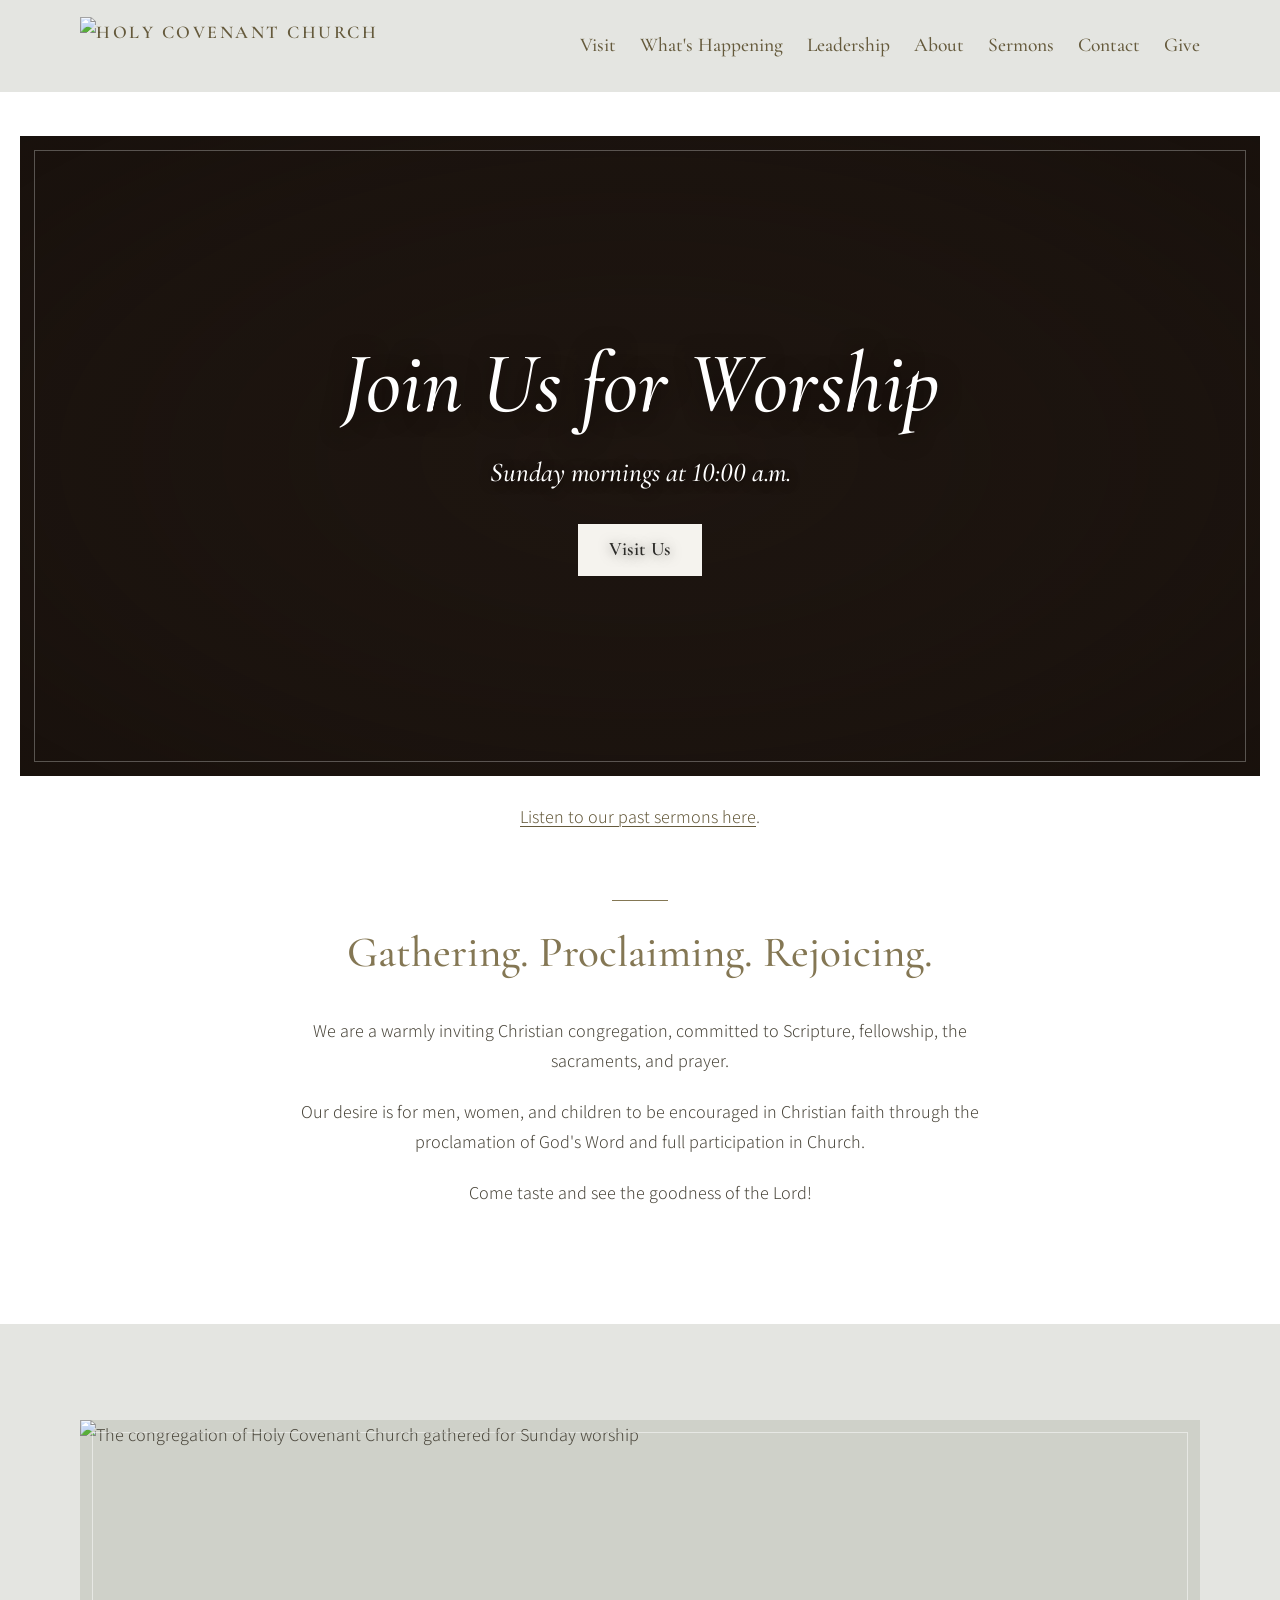
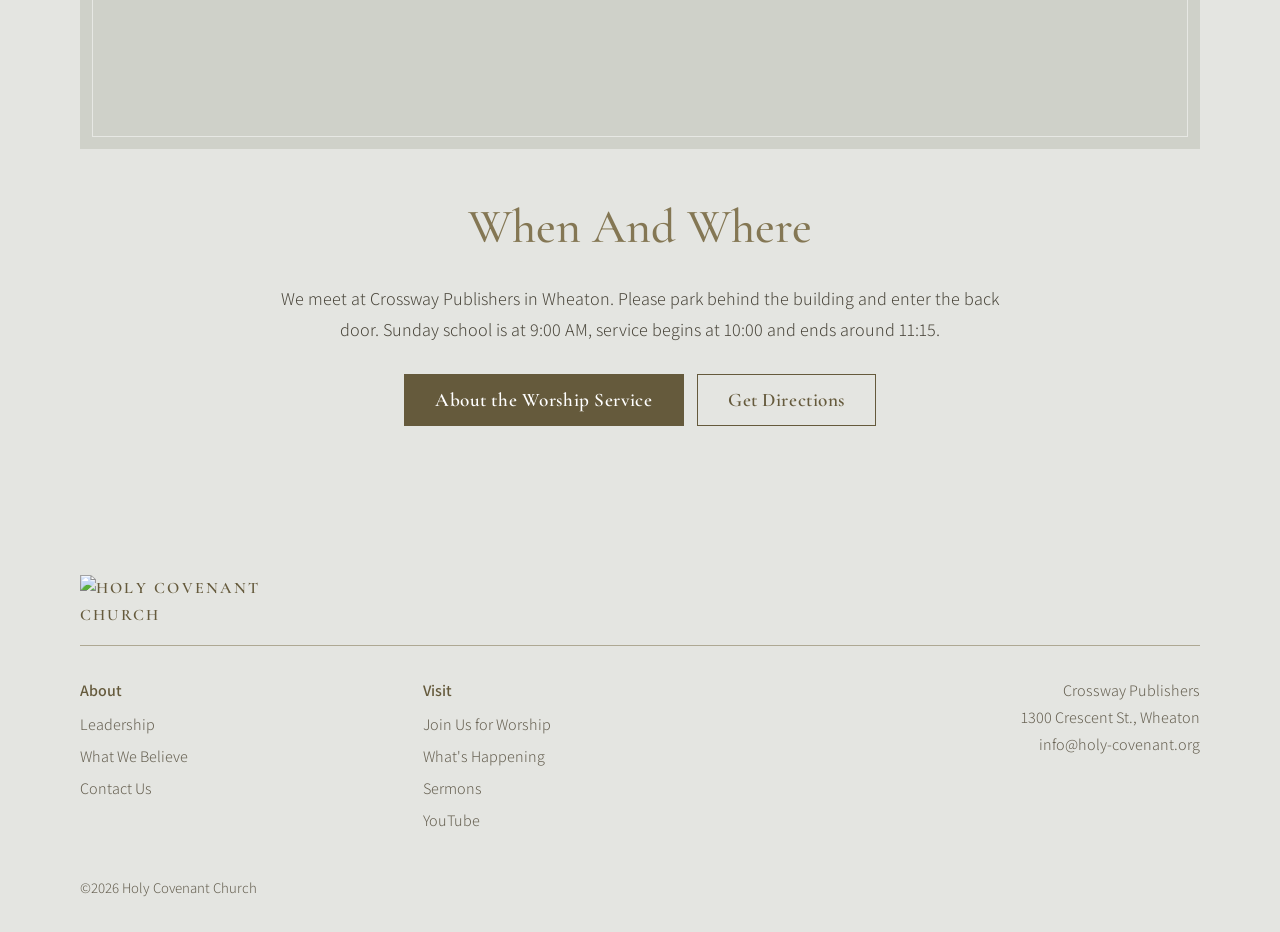
==== index.html @ 74008c9f "Add files via upload" ====
<!DOCTYPE html>
<html lang="en">
<head>
<meta charset="utf-8">
<meta name="viewport" content="width=device-width, initial-scale=1">
<title>Holy Covenant Church | Wheaton | Christians Joyfully Gathering Around the Word of God</title>
<meta name="description" content="Holy Covenant Church is a church in Wheaton, Illinois. We gather around the Word of God, rejoicing in the gospel of our Lord Jesus Christ. Come worship with us on Sundays at 10:00 am.">
<link rel="canonical" href="https://www.holy-covenant.org/">
<meta name="theme-color" content="#e4e5e1">
<meta property="og:site_name" content="Holy Covenant Church">
<meta property="og:type" content="website">
<meta property="og:title" content="Holy Covenant Church | Wheaton | Christians Joyfully Gathering Around the Word of God">
<meta property="og:description" content="Holy Covenant Church is a church in Wheaton, Illinois. We gather around the Word of God, rejoicing in the gospel of our Lord Jesus Christ. Come worship with us on Sundays at 10:00 am.">
<meta property="og:url" content="https://www.holy-covenant.org/">
<meta property="og:image" content="https://www.holy-covenant.org/images/social-card.png">
<meta property="og:image:width" content="1200">
<meta property="og:image:height" content="630">
<meta name="twitter:card" content="summary_large_image">
<link rel="icon" type="image/png" href="images/favicon.png" data-fallback="https://static.wixstatic.com/media/948c68_6060ae84a63842e984ac93c92513b601~mv2.png/v1/fill/w_96,h_96,al_c/favicon.png">
<link rel="apple-touch-icon" href="images/apple-touch-icon.png">
<link rel="preload" href="fonts/cormorant-garamond-500.woff2" as="font" type="font/woff2" crossorigin>
<link rel="preload" href="fonts/cormorant-garamond-500-italic.woff2" as="font" type="font/woff2" crossorigin>
<link rel="preload" href="fonts/cormorant-garamond-600.woff2" as="font" type="font/woff2" crossorigin>
<link rel="preload" href="fonts/assistant-300.woff2" as="font" type="font/woff2" crossorigin>
<link rel="preload" href="fonts/assistant-600.woff2" as="font" type="font/woff2" crossorigin>
<link rel="stylesheet" href="css/style.css">
<noscript><style>.this-week{display:none}</style></noscript>
<script type="application/ld+json">
{
  "@context": "https://schema.org",
  "@type": "Church",
  "name": "Holy Covenant Church",
  "url": "https://www.holy-covenant.org/",
  "description": "A warmly inviting Christian congregation in Wheaton, Illinois, committed to Scripture, fellowship, the sacraments, and prayer.",
  "image": "https://www.holy-covenant.org/images/social-card.png",
  "logo": "https://www.holy-covenant.org/images/logo.png",
  "address": {
    "@type": "PostalAddress",
    "name": "Crossway Publishers",
    "streetAddress": "1300 Crescent St.",
    "addressLocality": "Wheaton",
    "addressRegion": "IL",
    "postalCode": "60187",
    "addressCountry": "US"
  },
  "geo": {
    "@type": "GeoCoordinates",
    "latitude": 41.86871,
    "longitude": -88.08737
  },
  "hasMap": "https://maps.app.goo.gl/Sp8KZqypXDuWN58A9",
  "openingHoursSpecification": [
    {
      "@type": "OpeningHoursSpecification",
      "dayOfWeek": "Sunday",
      "opens": "09:00",
      "closes": "11:15"
    }
  ],
  "sameAs": [
    "https://www.youtube.com/@holycovenantchurchwheaton",
    "https://sermons.holy-covenant.org/"
  ]
}
</script>
</head>
<body>
<a class="skip" href="#main">Skip to Main Content</a>
<div class="notice" id="notice" role="status" hidden><p></p></div>
<header class="site-header">
  <div class="wrap">
    <a class="brand" href="index.html"><img src="images/logo.png" data-fallback="https://static.wixstatic.com/media/948c68_ba5f621eec424717adbdeb428c8d7d55~mv2.png/v1/fill/w_746,h_141,al_c,q_85,usm_0.66_1.00_0.01,enc_avif,quality_auto/streamline%20logo.png" onerror="if(this.dataset.fallback){var f=this.dataset.fallback;this.removeAttribute('data-fallback');this.src=f}" alt="Holy Covenant Church" width="1061" height="200"></a>
    <button class="nav-toggle" type="button" aria-label="Menu" aria-expanded="false" aria-controls="nav"><span></span><span></span><span></span></button>
    <nav aria-label="Main">
      <ul class="nav" id="nav">
        <li><a href="join-us.html">Visit</a></li>
        <li><a href="whats-happening.html">What's Happening</a></li>
        <li><a href="leadership.html">Leadership</a></li>
        <li><a href="about.html">About</a></li>
        <li><a href="sermons.html">Sermons</a></li>
        <li><a href="contact.html">Contact</a></li>
        <li><a href="give.html">Give</a></li>
      </ul>
    </nav>
  </div>
</header>
<main id="main">
<section class="hero" id="hero" data-remote="https://static.wixstatic.com/media/948c68_13b5ce5faabd4e0bb763c9c971a2fa0d~mv2.jpg">
  <img src="[data-uri]" alt="" fetchpriority="high">
  <noscript><img class="fixed" src="series-images/hcc.jpg" data-fallback="https://static.wixstatic.com/media/948c68_13b5ce5faabd4e0bb763c9c971a2fa0d~mv2.jpg" onerror="if(this.dataset.fallback){var f=this.dataset.fallback;this.removeAttribute('data-fallback');this.src=f}" alt=""></noscript>
  <div class="hero-inner">
    <h1>Join Us for Worship</h1>
    <p class="time">Sunday mornings at 10:00 a.m.</p>
    <p><a class="btn light" href="join-us.html">Visit Us</a></p>
    <div class="this-week waiting" id="this-week"><p>&nbsp;</p></div>
  </div>
</section>

<p class="last-week"><span id="last-week"></span> <a href="sermons.html">Listen to our past sermons here</a>.</p>

<section class="section intro">
  <div class="narrow center">
    <span class="rule"></span>
    <h2>Gathering. Proclaiming. Rejoicing.</h2>
    <p>We are a warmly inviting Christian congregation, committed to Scripture, fellowship, the sacraments, and prayer.</p>
    <p>Our desire is for men, women, and children to be encouraged in Christian faith through the proclamation of God's Word and full participation in Church.</p>
    <p>Come taste and see the goodness of the Lord!</p>
  </div>
</section>

<section class="section stone">
  <div class="wrap">
    <div class="banner-photo reveal"><img src="images/visit.jpg" data-fallback="https://static.wixstatic.com/media/948c68_cb0be4e1767e49ad9970b0b3f58e52ca~mv2.jpg/v1/fill/w_2048,h_512,al_c,q_80/visit.jpg" onerror="if(this.dataset.fallback){var f=this.dataset.fallback;this.removeAttribute('data-fallback');this.src=f}" alt="The congregation of Holy Covenant Church gathered for Sunday worship" width="2048" height="512" loading="lazy" decoding="async"></div>
  </div>
  <div class="narrow center reveal">
    <h2>When And Where</h2>
    <p>We meet at Crossway Publishers in Wheaton. Please park behind the building and enter the back door. Sunday school is at 9:00 AM, service begins at 10:00 and ends around 11:15.</p>
    <div class="btn-row">
      <a class="btn" href="join-us.html">About the Worship Service</a>
      <a class="btn ghost" href="https://maps.app.goo.gl/Sp8KZqypXDuWN58A9">Get Directions</a>
    </div>
  </div>
</section>

<section class="section schedule reveal" id="schedule" hidden>
  <div class="narrow">
    <h2 class="center">Upcoming Sermons</h2>
    <ul class="upcoming"></ul>
  </div>
</section>
</main>
<footer class="site-footer">
  <div class="wrap">
    <a class="brand" href="index.html"><img src="images/logo.png" data-fallback="https://static.wixstatic.com/media/948c68_ba5f621eec424717adbdeb428c8d7d55~mv2.png/v1/fill/w_746,h_141,al_c,q_85,usm_0.66_1.00_0.01,enc_avif,quality_auto/streamline%20logo.png" onerror="if(this.dataset.fallback){var f=this.dataset.fallback;this.removeAttribute('data-fallback');this.src=f}" alt="Holy Covenant Church" width="1061" height="200" loading="lazy" decoding="async"></a>
    <hr>
    <div class="foot-grid">
      <div>
        <h2><a href="about.html">About</a></h2>
        <ul>
          <li><a href="leadership.html">Leadership</a></li>
          <li><a href="what-we-believe.html">What We Believe</a></li>
          <li><a href="contact.html">Contact Us</a></li>
        </ul>
      </div>
      <div>
        <h2><a href="join-us.html">Visit</a></h2>
        <ul>
          <li><a href="join-us.html">Join Us for Worship</a></li>
          <li><a href="whats-happening.html">What's Happening</a></li>
          <li><a href="sermons.html">Sermons</a></li>
          <li><a href="https://www.youtube.com/@holycovenantchurchwheaton">YouTube</a></li>
        </ul>
      </div>
      <div class="where">
        <a href="https://maps.app.goo.gl/Sp8KZqypXDuWN58A9">Crossway Publishers<br>1300 Crescent St., Wheaton</a><br>
        <a href="contact.html" data-u="info" data-d="holy-covenant.org" data-show>Email us</a>
      </div>
    </div>
    <p class="copyright">&copy;<span id="year">2026</span> Holy Covenant Church</p>
  </div>
</footer>
<script src="js/config.js"></script>
<script src="js/site.js"></script>
</body>
</html>
---- css/style.css ----
/* ==========================================================================
   Holy Covenant Church
   One stylesheet for the whole site. Colours and fonts are set at the top.
   ========================================================================== */

/* ---------- Fonts (kept in the /fonts folder; nothing is fetched from Google) ---------- */
@font-face { font-family: "Cormorant Garamond"; font-style: normal; font-weight: 500; font-display: swap; src: url("../fonts/cormorant-garamond-500.woff2") format("woff2"); }
@font-face { font-family: "Cormorant Garamond"; font-style: normal; font-weight: 600; font-display: swap; src: url("../fonts/cormorant-garamond-600.woff2") format("woff2"); }
@font-face { font-family: "Cormorant Garamond"; font-style: italic; font-weight: 500; font-display: swap; src: url("../fonts/cormorant-garamond-500-italic.woff2") format("woff2"); }
@font-face { font-family: "Cormorant Garamond"; font-style: italic; font-weight: 600; font-display: swap; src: url("../fonts/cormorant-garamond-600-italic.woff2") format("woff2"); }
@font-face { font-family: "Assistant"; font-style: normal; font-weight: 300; font-display: swap; src: url("../fonts/assistant-300.woff2") format("woff2"); }
@font-face { font-family: "Assistant"; font-style: normal; font-weight: 400; font-display: swap; src: url("../fonts/assistant-400.woff2") format("woff2"); }
@font-face { font-family: "Assistant"; font-style: normal; font-weight: 600; font-display: swap; src: url("../fonts/assistant-600.woff2") format("woff2"); }

:root {
  --gold: #847754;        /* brand gold: large headings and rules */
  --gold-deep: #655a3c;   /* the same gold, darkened so small text stays readable */
  --stone: #e4e5e1;       /* header, footer and alternate bands */
  --stone-line: #cfd1c9;
  --paper: #ffffff;
  --ink: #2b2a27;
  --text: #4a463b;
  --muted: #655f50;
  --serif: "Cormorant Garamond", Garamond, Georgia, "Times New Roman", serif;
  --sans: "Assistant", "Segoe UI", "Helvetica Neue", Arial, sans-serif;
  --wrap: 1120px;
  --narrow: 720px;
  --gutter: 1.25rem;
}

/* ---------- Base ---------- */
*, *::before, *::after { box-sizing: border-box; }
html { -webkit-text-size-adjust: 100%; scroll-behavior: smooth; scroll-padding-top: 110px; }
body {
  margin: 0; background: var(--paper); color: var(--text);
  font-family: var(--sans); font-weight: 300; font-size: 1.125rem; line-height: 1.7;
  -webkit-font-smoothing: antialiased; text-rendering: optimizeLegibility;
  font-variant-numeric: lining-nums;   /* plain numerals, so "10:00" and "28:17" read clearly */
}
img { max-width: 100%; height: auto; display: block; }
a { color: var(--gold-deep); text-decoration-thickness: 1px; text-underline-offset: 3px; }
a:hover { color: var(--ink); }
:focus-visible { outline: 2px solid var(--gold-deep); outline-offset: 3px; }
h1, h2, h3 { font-family: var(--serif); font-weight: 500; color: var(--gold); line-height: 1.12; margin: 0 0 .6em; text-wrap: balance; }
h1 { font-size: clamp(2.7rem, 6vw, 4.1rem); }
h2 { font-size: clamp(2.1rem, 4.4vw, 3rem); }
h3, .h3 { font-size: clamp(1.6rem, 3vw, 2rem); }
p { margin: 0 0 1.1em; }
strong { font-weight: 600; }

.wrap { width: min(100% - 2 * var(--gutter), var(--wrap)); margin-inline: auto; }
.narrow { width: min(100% - 2 * var(--gutter), var(--narrow)); margin-inline: auto; }
.center { text-align: center; }
.section { padding: clamp(3.25rem, 8vw, 6rem) 0; }
.stone { background: var(--stone); }
.rule { display: block; width: 56px; height: 1px; background: var(--gold); margin: 0 auto 1.7rem; }
.skip { position: absolute; left: -999px; top: 0; z-index: 100; background: var(--ink); color: #fff; padding: .7rem 1.1rem; }
.skip:focus { left: 0; }

/* Sections below the fold ease in as they are reached (set up in site.js). */
.reveal-on .reveal { opacity: 0; transform: translateY(18px); transition: opacity .8s ease, transform .8s ease; }
.reveal-on .reveal.in { opacity: 1; transform: none; }

/* ---------- Notice bar (filled from the sheet when there is something to announce) ---------- */
.notice { background: var(--ink); color: #fff; text-align: center; font-weight: 400; font-size: 1.02rem; line-height: 1.45; padding: .75rem var(--gutter); }
.notice[hidden] { display: none; }
.notice p { margin: 0; }

/* ---------- Header ---------- */
.site-header { position: sticky; top: 0; z-index: 50; background: var(--stone); transition: box-shadow .25s; }
.site-header.scrolled { box-shadow: 0 1px 0 rgba(43, 42, 39, .08), 0 12px 24px -16px rgba(43, 42, 39, .45); }
.site-header .wrap { display: flex; align-items: center; justify-content: space-between; gap: 1.5rem; min-height: 92px; }
.brand { display: inline-flex; align-items: center; font-family: var(--serif); font-weight: 600; letter-spacing: .14em; text-transform: uppercase; color: var(--gold-deep); text-decoration: none; }
.brand img { height: 58px; width: auto; }
.nav { display: flex; gap: 1.5rem; list-style: none; margin: 0; padding: 0; }
.nav a { position: relative; display: block; padding: .35rem 0; font-family: var(--serif); font-weight: 500; font-size: 1.22rem; color: var(--gold-deep); text-decoration: none; white-space: nowrap; }
.nav a::after { content: ""; position: absolute; left: 0; right: 0; bottom: 0; height: 1px; background: var(--gold); transform: scaleX(0); transform-origin: left; transition: transform .25s; }
.nav a:hover, .nav a[aria-current="page"] { color: var(--ink); }
.nav a:hover::after, .nav a[aria-current="page"]::after { transform: scaleX(1); }
.nav-toggle { display: none; background: none; border: 0; padding: .7rem; margin-right: -.7rem; cursor: pointer; }
.nav-toggle span { display: block; width: 26px; height: 2px; background: var(--gold-deep); margin: 6px 0; transition: transform .2s, opacity .2s; }

@media (max-width: 1040px) {
  .site-header .wrap { min-height: 72px; }
  .brand img { height: 44px; }
  .nav-toggle { display: block; }
  .nav { display: none; position: absolute; left: 0; right: 0; top: 100%; flex-direction: column; gap: 0; background: var(--stone); padding: .25rem var(--gutter) 1.25rem; border-top: 1px solid var(--stone-line); box-shadow: 0 18px 24px -12px rgba(43, 42, 39, .3); }
  .nav.open { display: flex; }
  .nav a { padding: .85rem 0; font-size: 1.4rem; border-bottom: 1px solid var(--stone-line); }
  .nav a::after { display: none; }
  .nav-toggle[aria-expanded="true"] span:nth-child(1) { transform: translateY(8px) rotate(45deg); }
  .nav-toggle[aria-expanded="true"] span:nth-child(2) { opacity: 0; }
  .nav-toggle[aria-expanded="true"] span:nth-child(3) { transform: translateY(-8px) rotate(-45deg); }
}

/* ---------- Buttons ---------- */
.btn { display: inline-block; background: var(--gold-deep); color: #fff; border: 1px solid var(--gold-deep); font-family: var(--serif); font-weight: 600; font-size: 1.2rem; letter-spacing: .03em; line-height: 1.2; padding: .85rem 1.9rem; text-decoration: none; cursor: pointer; transition: background .2s, color .2s, border-color .2s; }
.btn:hover { background: var(--ink); border-color: var(--ink); color: #fff; }
.btn.ghost { background: transparent; color: var(--gold-deep); }
.btn.ghost:hover { background: var(--gold-deep); border-color: var(--gold-deep); color: #fff; }
.btn.light { background: #f5f3ee; border-color: #f5f3ee; color: var(--ink); }
.btn.light:hover { background: #fff; border-color: #fff; color: var(--ink); }
.btn-row { display: flex; flex-wrap: wrap; gap: .8rem; justify-content: center; margin-top: 1.8rem; }

/* ---------- Hero ---------- */
.hero { position: relative; isolation: isolate; overflow: hidden; display: grid; place-items: center; text-align: center; color: #fff; background: #241b15; width: min(100% - 2 * var(--gutter), 1320px); min-height: clamp(440px, 52vw, 640px); margin: clamp(1rem, 3.5vw, 2.75rem) auto 0; }
.hero > img, .hero noscript img { position: absolute; inset: 0; z-index: -2; width: 100%; height: 100%; object-fit: cover; animation: drift 26s ease-out both; }
.hero > img { opacity: 0; transition: opacity 1s ease; }      /* the picture fades in once it has arrived */
.hero > img.ready, .hero > img.fixed { opacity: 1; }
.hero::before { content: ""; position: absolute; inset: 0; z-index: -1; background: radial-gradient(ellipse at center, rgba(20, 13, 9, .38) 0%, rgba(20, 13, 9, .54) 62%, rgba(20, 13, 9, .7) 100%); }
.hero::after { content: ""; position: absolute; inset: 14px; border: 1px solid rgba(255, 255, 255, .28); pointer-events: none; }
@keyframes drift { from { transform: scale(1.08); } to { transform: scale(1); } }
.hero-inner { position: relative; padding: 3.5rem 2rem; max-width: 900px; }
.hero h1 { color: #fff; font-style: italic; font-size: clamp(3rem, 7.6vw, 5.4rem); margin-bottom: .2em; text-shadow: 0 2px 22px rgba(0, 0, 0, .5); }
.hero p { margin: 0; font-family: var(--serif); font-weight: 500; font-size: clamp(1.3rem, 2.7vw, 1.7rem); text-shadow: 0 1px 12px rgba(0, 0, 0, .55); }
.hero .time { font-style: italic; margin-bottom: 1.7rem; }
.hero :focus-visible { outline-color: #fff; }
.this-week { margin-top: 2.1rem; padding-top: 1.5rem; border-top: 1px solid rgba(255, 255, 255, .4); transition: opacity .6s ease; }
.this-week.waiting { opacity: 0; }                            /* holds its place until the sheet answers */
.this-week[hidden] { display: none; }
.hero .this-week p { font-size: clamp(1.2rem, 2.4vw, 1.5rem); line-height: 1.45; margin-bottom: .15em; }
@media (max-width: 640px) { .this-week { min-height: calc(1.5rem + 2 * 1.2rem * 1.45 + .2rem); } }   /* room for two lines on a phone, so nothing jumps */
.this-week strong { font-style: italic; font-weight: 600; }
.hero.small { min-height: clamp(220px, 30vw, 340px); }

.last-week { text-align: center; color: var(--muted); margin: 1.6rem auto 0; width: min(100% - 2 * var(--gutter), var(--narrow)); }
@media (max-width: 640px) { .last-week { min-height: 3.4em; } }

/* ---------- Home ---------- */
.intro { padding-top: clamp(2.75rem, 6vw, 4.25rem); }
.intro h2 { font-size: clamp(2rem, 4.2vw, 2.7rem); margin-bottom: .9em; }

.banner-photo { position: relative; margin-bottom: clamp(2rem, 5vw, 3.25rem); }
.banner-photo img { width: 100%; aspect-ratio: 3.4 / 1; min-height: 200px; object-fit: cover; background: var(--stone-line); }
.banner-photo::after { content: ""; position: absolute; inset: 12px; border: 1px solid rgba(255, 255, 255, .5); pointer-events: none; }

.schedule[hidden] { display: none; }
.upcoming { list-style: none; margin: 1.6rem 0 0; padding: .4rem 1.75rem; background: var(--paper); border: 1px solid var(--stone-line); border-top: 3px solid var(--gold); }
.upcoming li { display: grid; grid-template-columns: 8.5rem 1fr auto; gap: .2rem 1.25rem; align-items: baseline; padding: .85rem 0; border-top: 1px solid var(--stone); }
.upcoming li:first-child { border-top: 0; }
.upcoming .d, .upcoming .p { color: var(--muted); font-size: 1rem; }
.upcoming .p { text-align: right; }
.upcoming .t { font-family: var(--serif); font-weight: 500; font-size: 1.4rem; line-height: 1.25; color: var(--ink); }
.upcoming .t small { font-family: var(--sans); font-weight: 400; font-size: .85rem; color: var(--gold-deep); margin-left: .6rem; white-space: nowrap; }
@media (max-width: 640px) {
  .upcoming { padding-inline: 1.1rem; }
  .upcoming li { grid-template-columns: 1fr; gap: 0; }
  .upcoming .p { text-align: left; }
  .upcoming .t small { display: block; margin: 0; }
}

/* ---------- Visit ---------- */
.banner { width: min(100% - 2 * var(--gutter), 1320px); margin: clamp(1rem, 3.5vw, 2.75rem) auto 0; }
.banner img { width: 100%; height: clamp(180px, 26vw, 330px); object-fit: cover; background: var(--stone); }
.page-title { font-style: italic; font-size: clamp(2.9rem, 7vw, 4.4rem); margin-bottom: .35em; }
.pillars { list-style: none; margin: 0; padding: 0; display: flex; flex-wrap: wrap; justify-content: center; gap: .35rem 0; font-weight: 400; font-size: 1.05rem; color: var(--gold-deep); }
.pillars li { padding: 0 .9rem; border-left: 1px solid var(--gold); line-height: 1.2; }
.pillars li:first-child { border-left: 0; }
.facts { display: grid; grid-template-columns: repeat(3, 1fr); gap: 1px; background: var(--stone-line); border: 1px solid var(--stone-line); margin-top: 2.75rem; }
.facts div { background: var(--stone); padding: 1.5rem 1rem; text-align: center; }
.facts strong { display: block; font-family: var(--serif); font-weight: 600; font-size: 1.7rem; line-height: 1.2; color: var(--gold-deep); }
.facts span { font-size: 1rem; color: var(--muted); }
@media (max-width: 640px) { .facts { grid-template-columns: 1fr; } .pillars li { border-left: 0; flex-basis: 100%; } }
.blocks .h3 { margin-top: 2.5em; }
.blocks .h3:first-child { margin-top: 0; }

/* ---------- What's Happening ---------- */
.happenings { display: grid; grid-template-columns: repeat(auto-fit, minmax(300px, 1fr)); gap: 1.25rem; margin-top: 1.75rem; }
.happening { background: var(--stone); padding: 1.9rem 1.75rem; border-top: 3px solid var(--gold); }
.happening .h3 { font-size: 1.75rem; }
.happening p { margin: 0; }

/* ---------- Leadership ---------- */
.verse { font-family: var(--serif); font-style: italic; font-weight: 500; font-size: clamp(1.45rem, 3vw, 1.85rem); line-height: 1.35; color: var(--ink); margin-bottom: .25em; }
.ref { font-weight: 400; font-size: .8rem; letter-spacing: .3em; text-transform: uppercase; color: var(--gold-deep); margin-bottom: 2rem; }
.elders { display: grid; grid-template-columns: repeat(2, 1fr); gap: 3.75rem 3rem; margin-top: 3.25rem; }
.elder { text-align: center; }
.elder img { width: 100%; aspect-ratio: 1; object-fit: cover; background: var(--stone); margin-bottom: 1.5rem; }
.elder .h3 { font-size: clamp(1.9rem, 3.4vw, 2.4rem); margin-bottom: .4em; }
.elder p { font-size: 1.06rem; margin: 0; }
.elders .elder:last-child:nth-child(odd) { grid-column: 1 / -1; width: min(100%, calc(50% - 1.5rem)); margin-inline: auto; }
@media (max-width: 720px) { .elders { grid-template-columns: 1fr; } .elders .elder:last-child:nth-child(odd) { width: 100%; } }
.deacons { list-style: none; margin: 2.5rem 0 0; padding: 0; display: flex; flex-wrap: wrap; justify-content: center; gap: .75rem; }
.deacons li { background: var(--paper); min-width: 200px; padding: 1.1rem 1.75rem; text-align: center; font-family: var(--serif); font-weight: 500; font-size: 1.5rem; color: var(--ink); }

/* ---------- About ---------- */
.story { display: grid; grid-template-columns: 1fr 1fr; align-items: stretch; }
.story .copy { display: flex; flex-direction: column; justify-content: center; padding: clamp(2.5rem, 6vw, 5rem) clamp(1.25rem, 5vw, 4.5rem); }
.story .photo img { width: 100%; height: 100%; min-height: 320px; object-fit: cover; background: var(--stone); }
@media (max-width: 820px) { .story { grid-template-columns: 1fr; } .story .photo { order: -1; } .story .photo img { max-height: 380px; } }

/* ---------- What We Believe ---------- */
.statement h1 { text-align: center; margin-bottom: 1em; }
.statement h2 { font-family: var(--sans); font-weight: 600; font-size: .95rem; line-height: 1.4; letter-spacing: .2em; color: var(--gold-deep); margin: 2.75rem 0 .7rem; padding-top: 1.5rem; border-top: 1px solid var(--stone-line); }
.statement h1 + h2 { border-top: 0; padding-top: 0; margin-top: 0; }
.creed { margin: 2rem 0 1.5rem; padding: 1.75rem clamp(1.25rem, 5vw, 3rem); background: var(--stone); border-left: 3px solid var(--gold); font-family: var(--serif); font-weight: 500; font-size: clamp(1.2rem, 2.6vw, 1.5rem); line-height: 1.45; color: var(--ink); }
.creed p { margin: 0 0 .9em; }
.creed p:last-child { margin-bottom: 0; }
.creed span { display: block; padding-left: 1.2em; text-indent: -1.2em; }   /* a line that wraps hangs under itself */
.creed .in { padding-left: 2.8em; }
.creed sup, .footnote sup { font-family: var(--sans); font-size: .6em; font-weight: 400; }
.creed sup a { text-decoration: none; padding: 0 .15em; }
.footnote { font-size: .95rem; color: var(--muted); }

/* ---------- Contact ---------- */
.contact { display: grid; grid-template-columns: 1fr 1.2fr; gap: 3rem; background: var(--stone); padding: clamp(2rem, 5vw, 4rem); margin-top: clamp(1rem, 3.5vw, 2.75rem); }
.contact h1 { font-size: clamp(2.3rem, 5vw, 3.1rem); }
.contact h2 { font-family: var(--sans); font-weight: 600; font-size: .8rem; letter-spacing: .2em; text-transform: uppercase; color: var(--gold-deep); margin: 1.9rem 0 .3rem; }
.contact p { margin-bottom: .2em; }
.contact .form { background: var(--paper); padding: clamp(1.5rem, 4vw, 2.5rem); align-self: start; }
.contact .form h2 { margin-top: 0; }
@media (max-width: 820px) { .contact { grid-template-columns: 1fr; gap: 2rem; } }

/* ---------- Forms (contact message, updates sign-up) ---------- */
.fields { display: grid; gap: 1.1rem; text-align: left; margin-top: 1.25rem; }
.fields label { display: block; font-weight: 600; font-size: .8rem; letter-spacing: .14em; text-transform: uppercase; color: var(--gold-deep); margin-bottom: .35rem; }
.fields input, .fields textarea { width: 100%; font: inherit; font-weight: 400; color: var(--ink); background: var(--paper); border: 1px solid var(--muted); border-radius: 0; padding: .7rem .8rem; }
.fields textarea { resize: vertical; min-height: 9rem; }
.fields input:focus-visible, .fields textarea:focus-visible { outline: 2px solid var(--gold-deep); outline-offset: 1px; }
.fields .btn { justify-self: start; }
.fields .trap { position: absolute; left: -5000px; }
.form-status { margin: 0; font-weight: 400; min-height: 1.7em; }
.form-status.bad { color: #8f2a1c; }
.fields.sent > *:not(.form-status) { display: none; }
.fields.sent .form-status { font-family: var(--serif); font-weight: 500; font-size: 1.6rem; color: var(--ink); }
.signup { grid-template-columns: 1fr 1fr; max-width: 560px; margin: 1.75rem auto 0; }
.signup .field { grid-column: 1 / -1; }
.signup .field.half { grid-column: auto; }
.signup .btn { grid-column: 1 / -1; justify-self: center; }
@media (max-width: 520px) { .signup .field.half { grid-column: 1 / -1; } }
.sermon-embed { margin-top: 1.5rem; min-height: 320px; }

/* ---------- Footer ---------- */
.site-footer { background: var(--stone); color: var(--muted); font-size: 1rem; padding: 3.25rem 0 2rem; }
.site-footer .brand img { height: 46px; }
.site-footer hr { border: 0; border-top: 1px solid var(--gold); opacity: .55; margin: 1.5rem 0 1.9rem; }
.foot-grid { display: grid; grid-template-columns: 1fr 1fr 1.4fr; gap: 2rem; }
.foot-grid h2 { font-family: var(--sans); font-weight: 600; font-size: 1rem; line-height: 1.7; color: var(--gold-deep); margin: 0 0 .45rem; }
.foot-grid ul { list-style: none; margin: 0; padding: 0; }
.foot-grid li { margin-bottom: .3rem; }
.foot-grid a { color: var(--muted); text-decoration: none; }
.foot-grid h2 a { color: var(--gold-deep); }
.foot-grid a:hover { color: var(--ink); text-decoration: underline; }
.foot-grid .where { text-align: right; }
.copyright { margin: 2.25rem 0 0; font-size: .92rem; }
@media (max-width: 640px) { .foot-grid { grid-template-columns: 1fr 1fr; } .foot-grid .where { grid-column: 1 / -1; text-align: left; } }

/* Shown only when a page is opened straight from a folder instead of the web. */
.preview-note { position: fixed; left: 12px; bottom: 12px; z-index: 60; max-width: 330px; background: var(--ink); color: #fff; font-size: .85rem; font-weight: 400; line-height: 1.4; padding: .7rem .95rem; box-shadow: 0 8px 24px rgba(0, 0, 0, .3); }

/* ---------- Less motion for those who ask for it ---------- */
@media (prefers-reduced-motion: reduce) {
  html { scroll-behavior: auto; }
  .hero > img, .hero noscript img { animation: none; }
  .hero > img { transition: none; }
  .reveal-on .reveal { opacity: 1; transform: none; transition: none; }
  * { transition-duration: .01ms !important; }
}

/* ---------- Print ---------- */
@media print {
  .site-header, .site-footer, .nav-toggle, .notice, .btn, .preview-note, .skip { display: none !important; }
  body { font-size: 11pt; color: #000; }
  .hero { min-height: 0; color: #000; background: none; width: auto; margin: 0; }
  .hero img, .hero::before, .hero::after { display: none; }
  .hero h1, h1, h2, h3 { color: #000; text-shadow: none; }
  .hero p { text-shadow: none; }
  .section { padding: 1rem 0; }
  .stone, .happening, .facts div, .creed { background: none; }
  .reveal-on .reveal { opacity: 1; transform: none; }
}
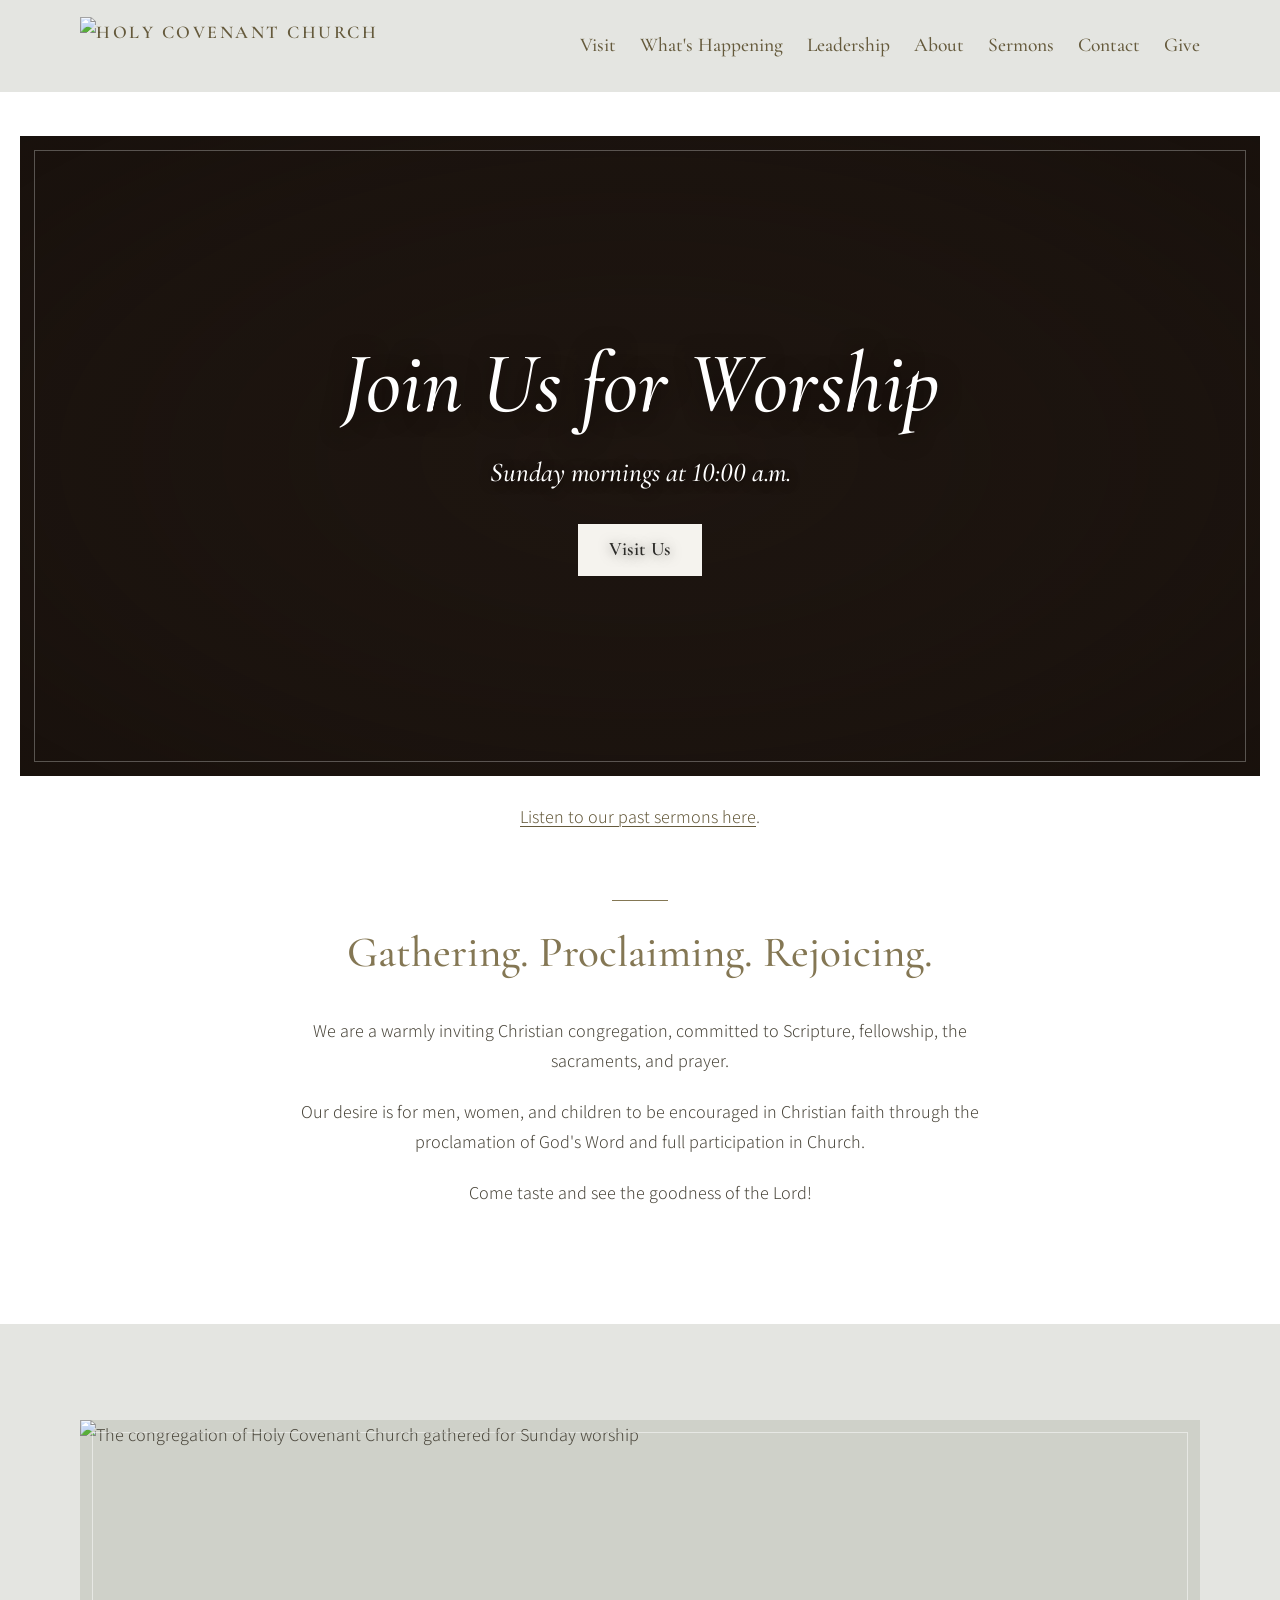
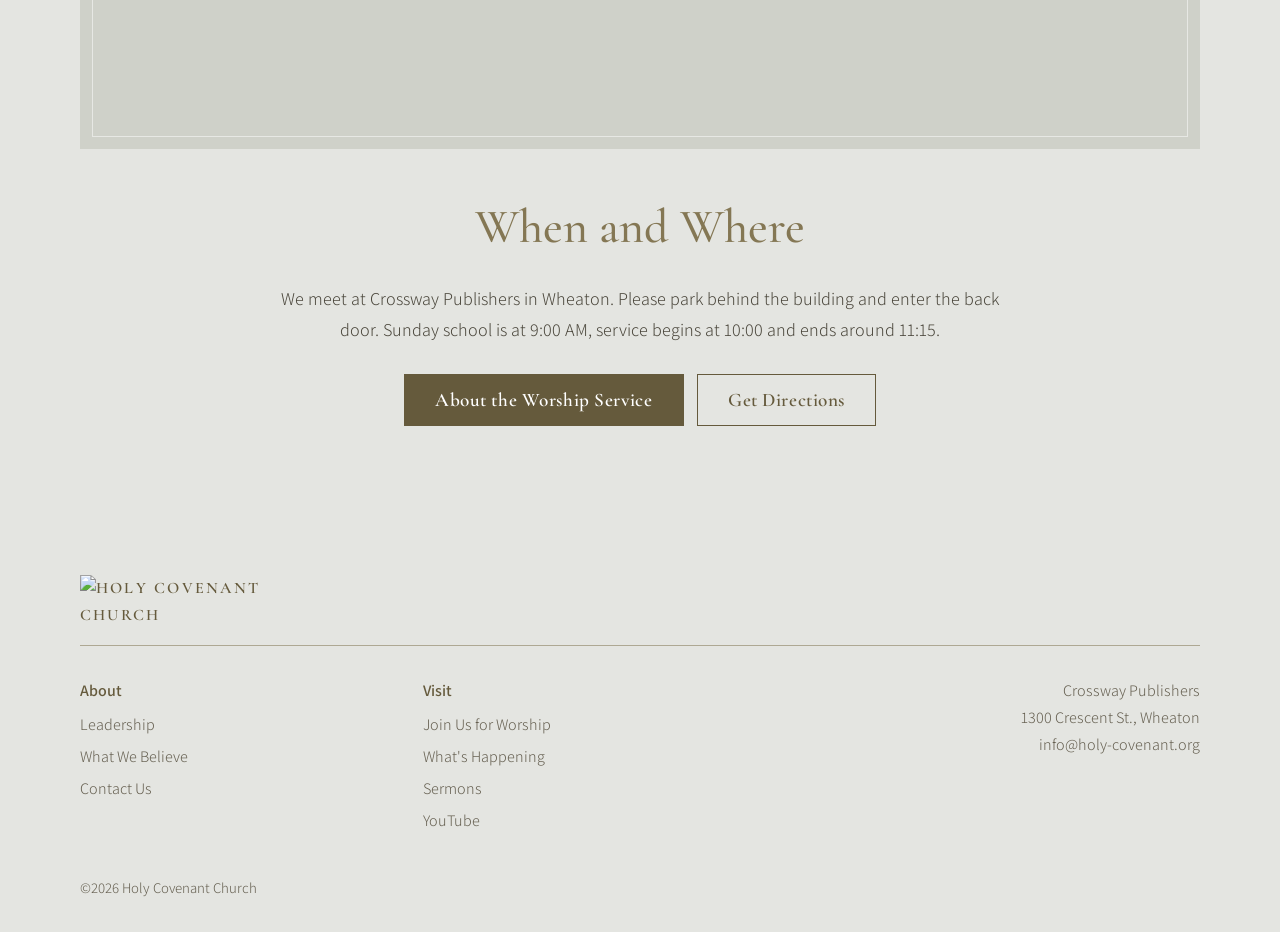
==== commit 47ef9cd6: "Correct heading text from 'When And Where' to 'When and Where'" ====
--- a/index.html
+++ b/index.html
@@ -113,7 +113,7 @@
     <div class="banner-photo reveal"><img src="images/visit.jpg" data-fallback="https://static.wixstatic.com/media/948c68_cb0be4e1767e49ad9970b0b3f58e52ca~mv2.jpg/v1/fill/w_2048,h_512,al_c,q_80/visit.jpg" onerror="if(this.dataset.fallback){var f=this.dataset.fallback;this.removeAttribute('data-fallback');this.src=f}" alt="The congregation of Holy Covenant Church gathered for Sunday worship" width="2048" height="512" loading="lazy" decoding="async"></div>
   </div>
   <div class="narrow center reveal">
-    <h2>When And Where</h2>
+    <h2>When and Where</h2>
     <p>We meet at Crossway Publishers in Wheaton. Please park behind the building and enter the back door. Sunday school is at 9:00 AM, service begins at 10:00 and ends around 11:15.</p>
     <div class="btn-row">
       <a class="btn" href="join-us.html">About the Worship Service</a>
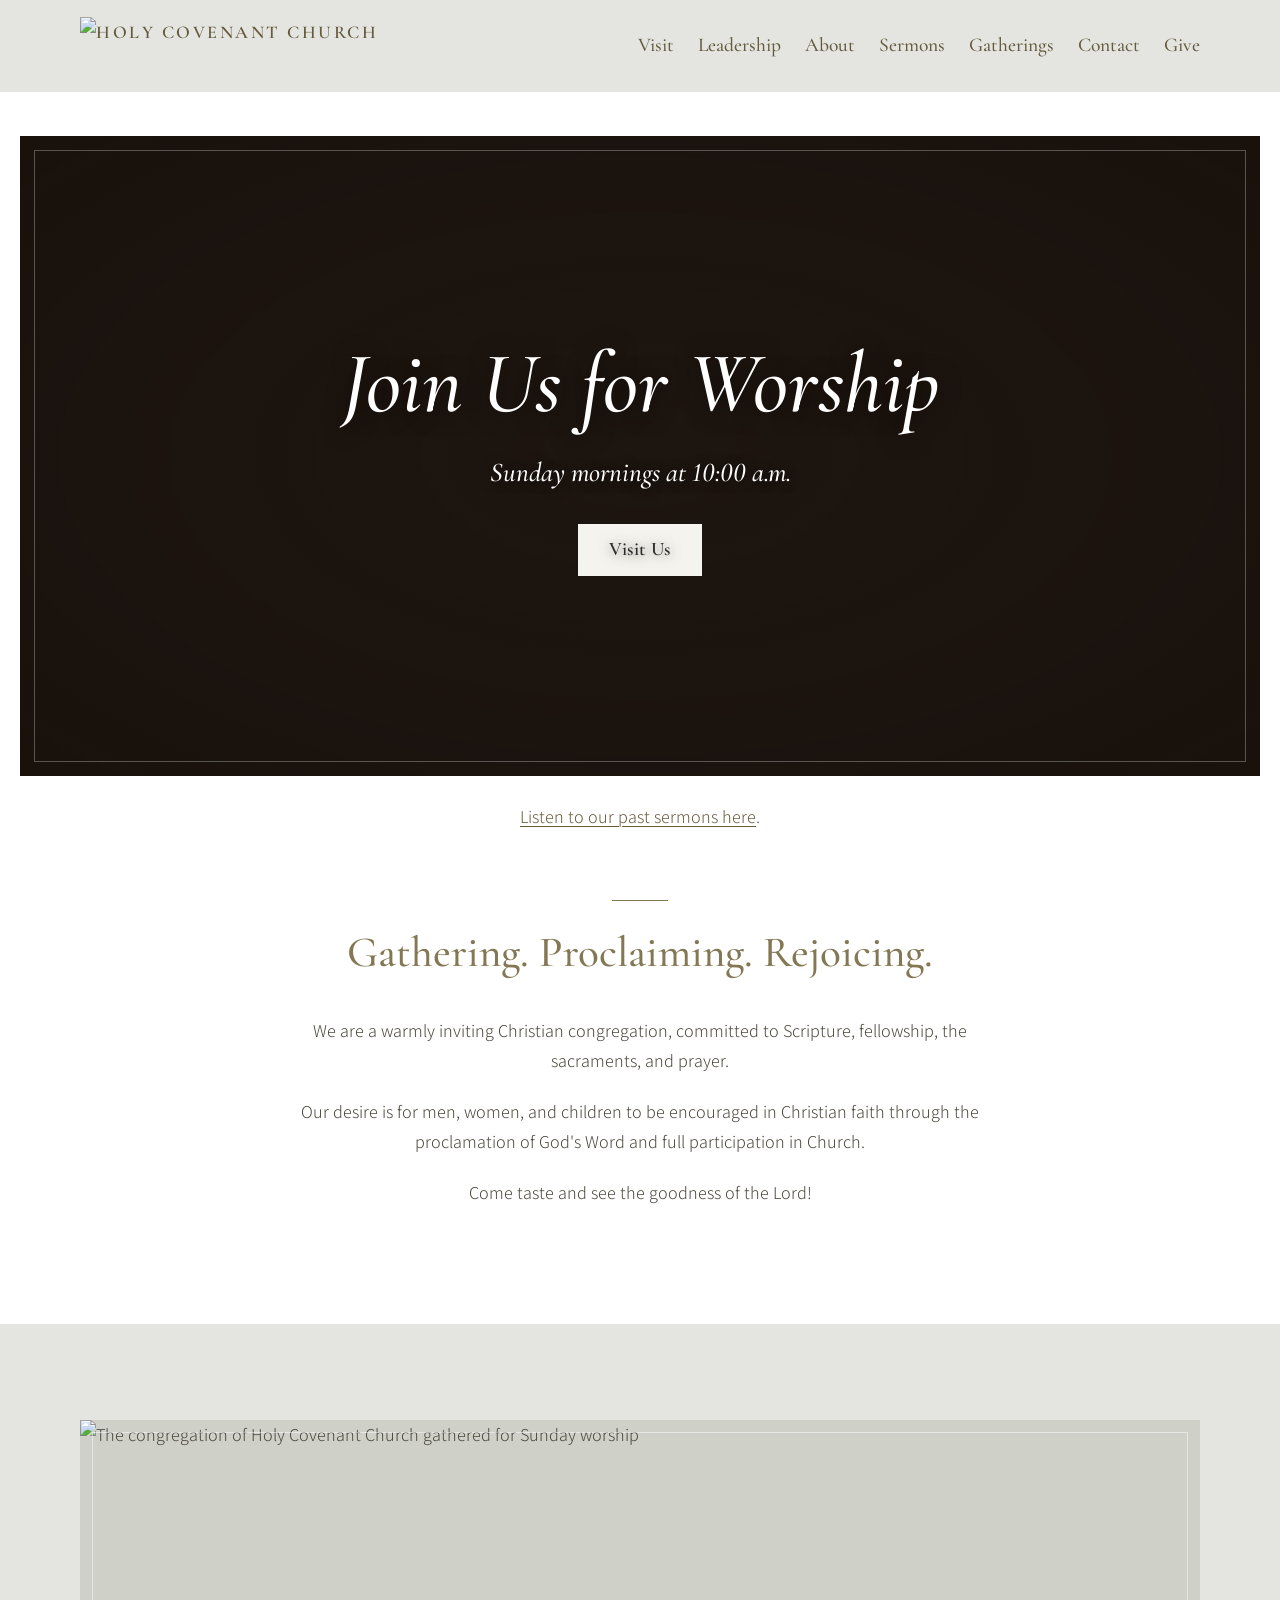
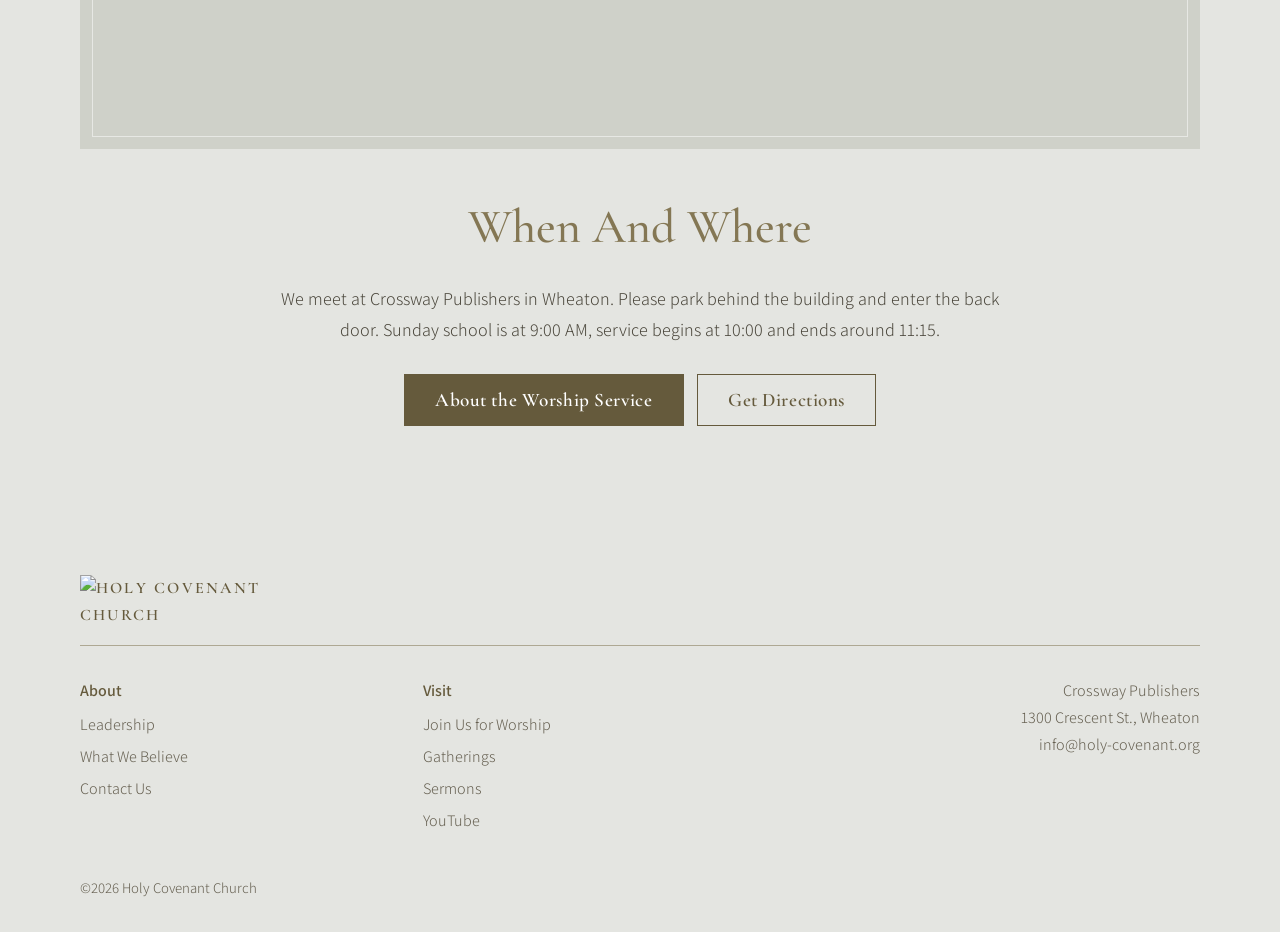
==== commit 76357fb3: "Add files via upload" ====
--- a/index.html
+++ b/index.html
@@ -74,10 +74,10 @@
     <nav aria-label="Main">
       <ul class="nav" id="nav">
         <li><a href="join-us.html">Visit</a></li>
-        <li><a href="whats-happening.html">What's Happening</a></li>
         <li><a href="leadership.html">Leadership</a></li>
         <li><a href="about.html">About</a></li>
         <li><a href="sermons.html">Sermons</a></li>
+        <li><a href="whats-happening.html">Gatherings</a></li>
         <li><a href="contact.html">Contact</a></li>
         <li><a href="give.html">Give</a></li>
       </ul>
@@ -113,7 +113,7 @@
     <div class="banner-photo reveal"><img src="images/visit.jpg" data-fallback="https://static.wixstatic.com/media/948c68_cb0be4e1767e49ad9970b0b3f58e52ca~mv2.jpg/v1/fill/w_2048,h_512,al_c,q_80/visit.jpg" onerror="if(this.dataset.fallback){var f=this.dataset.fallback;this.removeAttribute('data-fallback');this.src=f}" alt="The congregation of Holy Covenant Church gathered for Sunday worship" width="2048" height="512" loading="lazy" decoding="async"></div>
   </div>
   <div class="narrow center reveal">
-    <h2>When and Where</h2>
+    <h2>When And Where</h2>
     <p>We meet at Crossway Publishers in Wheaton. Please park behind the building and enter the back door. Sunday school is at 9:00 AM, service begins at 10:00 and ends around 11:15.</p>
     <div class="btn-row">
       <a class="btn" href="join-us.html">About the Worship Service</a>
@@ -146,7 +146,7 @@
         <h2><a href="join-us.html">Visit</a></h2>
         <ul>
           <li><a href="join-us.html">Join Us for Worship</a></li>
-          <li><a href="whats-happening.html">What's Happening</a></li>
+          <li><a href="whats-happening.html">Gatherings</a></li>
           <li><a href="sermons.html">Sermons</a></li>
           <li><a href="https://www.youtube.com/@holycovenantchurchwheaton">YouTube</a></li>
         </ul>
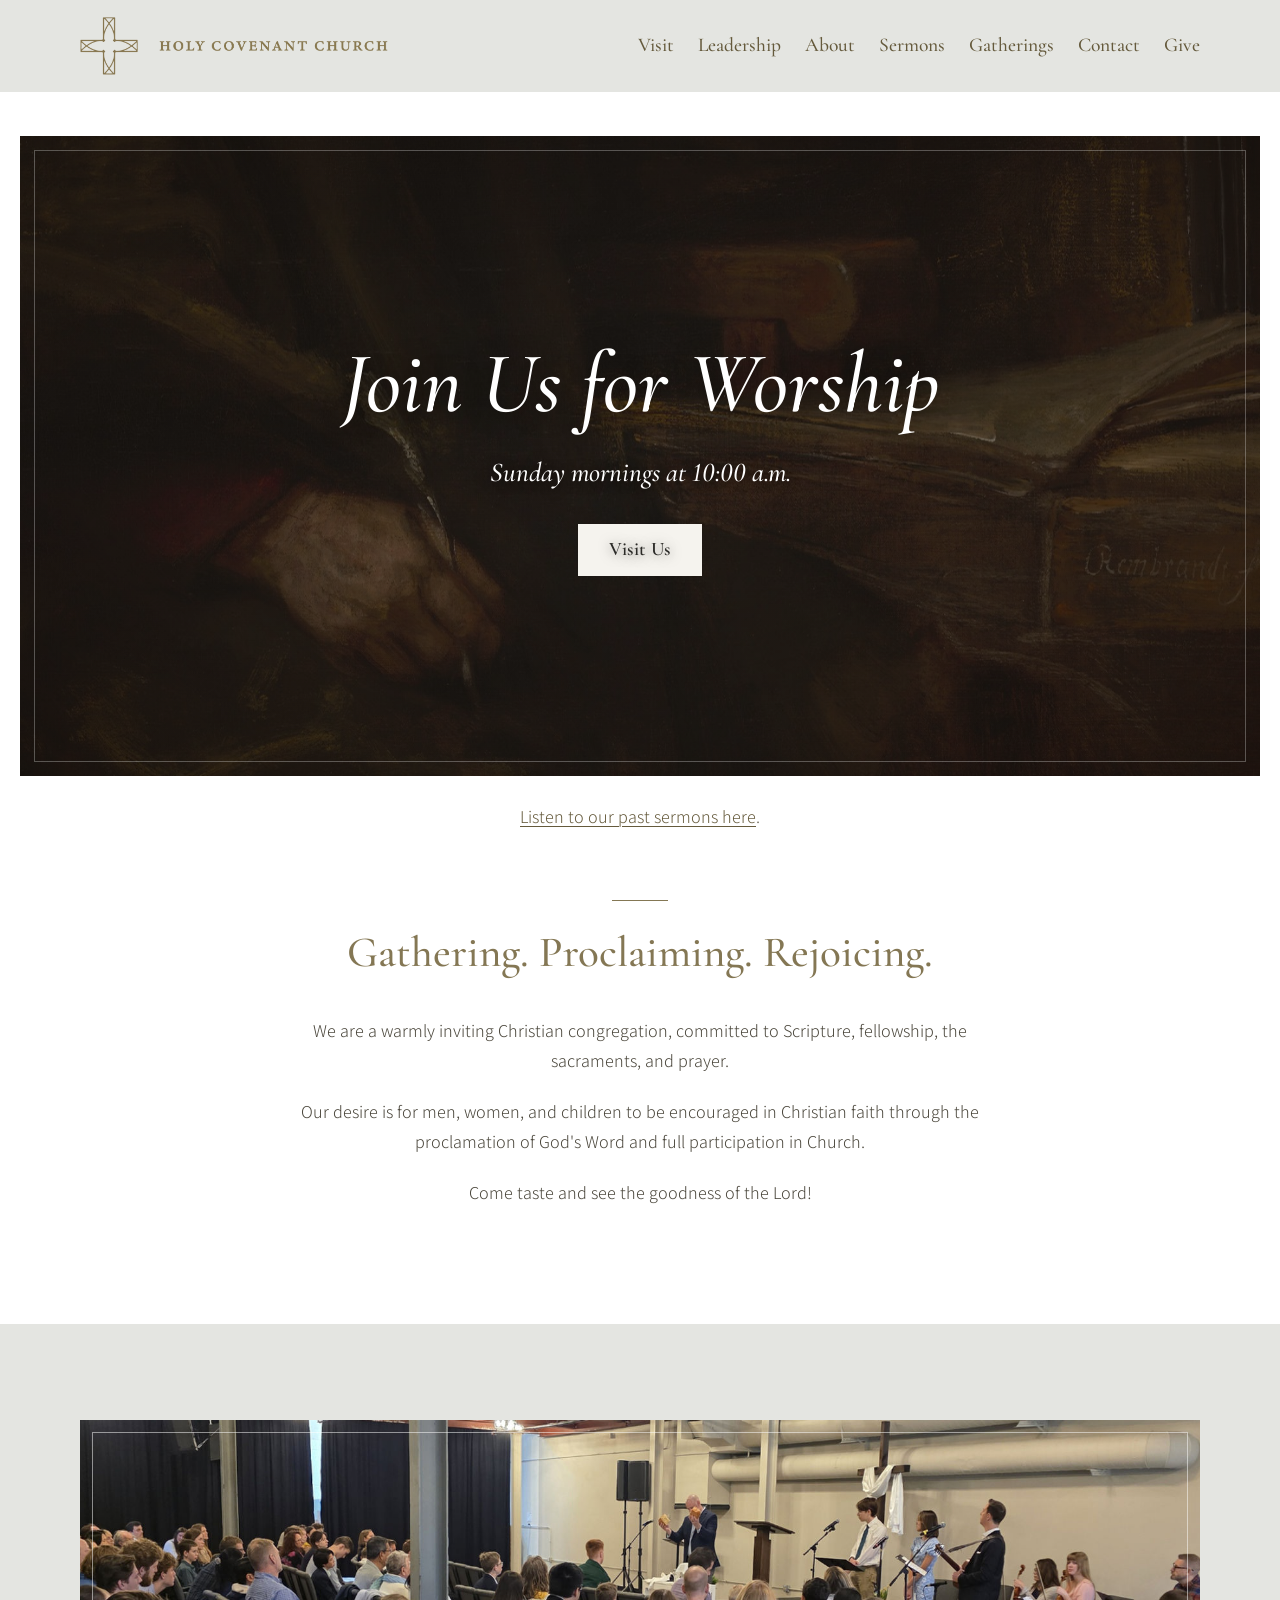
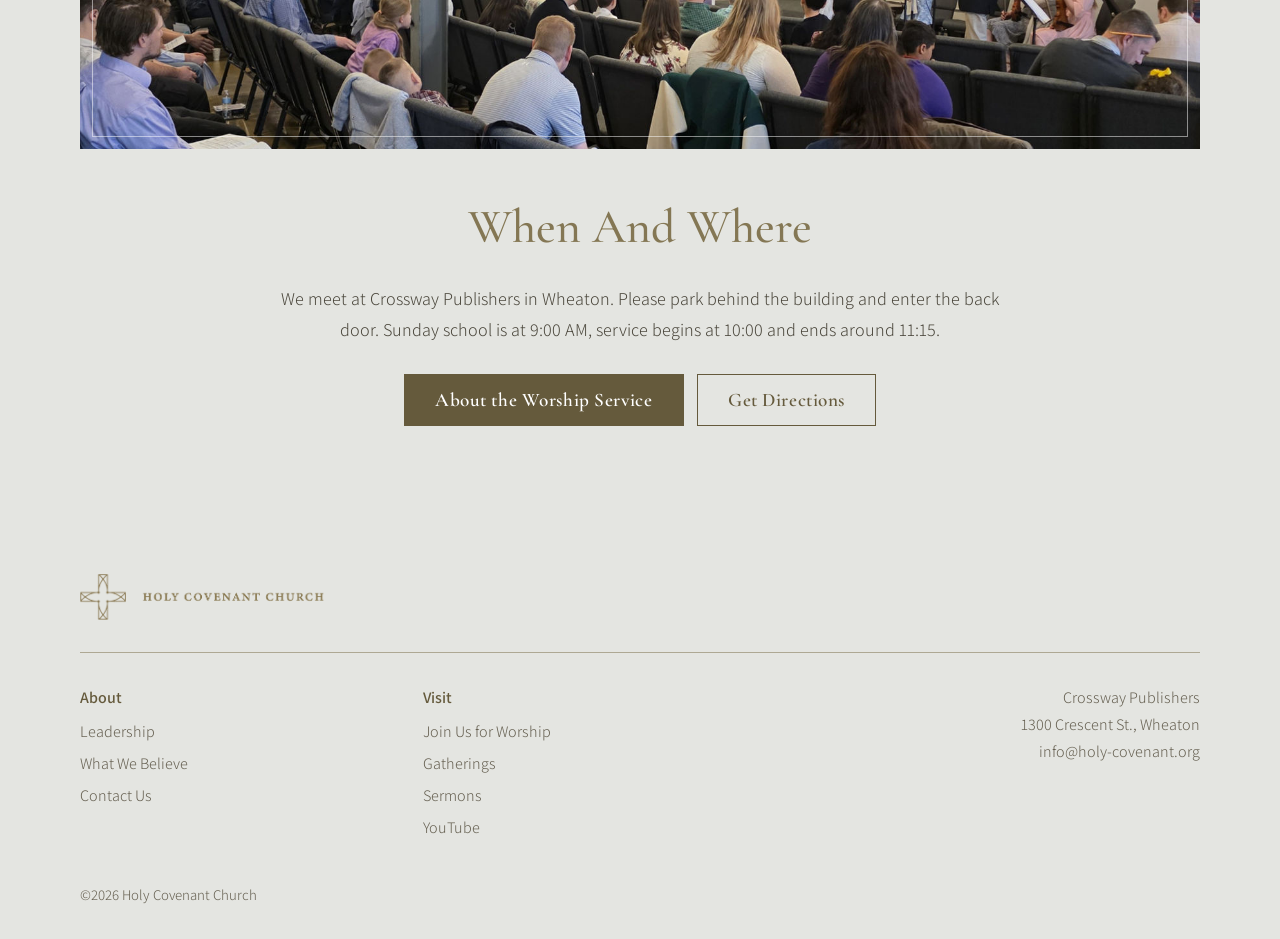
==== commit a5378b69: "Add files via upload" ====
--- a/index.html
+++ b/index.html
@@ -73,11 +73,11 @@
     <button class="nav-toggle" type="button" aria-label="Menu" aria-expanded="false" aria-controls="nav"><span></span><span></span><span></span></button>
     <nav aria-label="Main">
       <ul class="nav" id="nav">
-        <li><a href="join-us.html">Visit</a></li>
+        <li><a href="visit.html">Visit</a></li>
         <li><a href="leadership.html">Leadership</a></li>
         <li><a href="about.html">About</a></li>
         <li><a href="sermons.html">Sermons</a></li>
-        <li><a href="whats-happening.html">Gatherings</a></li>
+        <li><a href="gatherings.html">Gatherings</a></li>
         <li><a href="contact.html">Contact</a></li>
         <li><a href="give.html">Give</a></li>
       </ul>
@@ -91,7 +91,7 @@
   <div class="hero-inner">
     <h1>Join Us for Worship</h1>
     <p class="time">Sunday mornings at 10:00 a.m.</p>
-    <p><a class="btn light" href="join-us.html">Visit Us</a></p>
+    <p><a class="btn light" href="visit.html">Visit Us</a></p>
     <div class="this-week waiting" id="this-week"><p>&nbsp;</p></div>
   </div>
 </section>
@@ -116,7 +116,7 @@
     <h2>When And Where</h2>
     <p>We meet at Crossway Publishers in Wheaton. Please park behind the building and enter the back door. Sunday school is at 9:00 AM, service begins at 10:00 and ends around 11:15.</p>
     <div class="btn-row">
-      <a class="btn" href="join-us.html">About the Worship Service</a>
+      <a class="btn" href="visit.html">About the Worship Service</a>
       <a class="btn ghost" href="https://maps.app.goo.gl/Sp8KZqypXDuWN58A9">Get Directions</a>
     </div>
   </div>
@@ -143,10 +143,10 @@
         </ul>
       </div>
       <div>
-        <h2><a href="join-us.html">Visit</a></h2>
+        <h2><a href="visit.html">Visit</a></h2>
         <ul>
-          <li><a href="join-us.html">Join Us for Worship</a></li>
-          <li><a href="whats-happening.html">Gatherings</a></li>
+          <li><a href="visit.html">Join Us for Worship</a></li>
+          <li><a href="gatherings.html">Gatherings</a></li>
           <li><a href="sermons.html">Sermons</a></li>
           <li><a href="https://www.youtube.com/@holycovenantchurchwheaton">YouTube</a></li>
         </ul>
--- a/css/style.css
+++ b/css/style.css
@@ -112,6 +112,9 @@
 @keyframes drift { from { transform: scale(1.08); } to { transform: scale(1); } }
 .hero-inner { position: relative; padding: 3.5rem 2rem; max-width: 900px; }
 .hero h1 { color: #fff; font-style: italic; font-size: clamp(3rem, 7.6vw, 5.4rem); margin-bottom: .2em; text-shadow: 0 2px 22px rgba(0, 0, 0, .5); }
+.hero h1 .season-line { display: block; font-size: .62em; margin-top: .1em; }
+.hero h1 .season-line[hidden] { display: none; }
+.hero .this-week a, .hero .this-week a:hover { color: #fff; text-decoration-color: rgba(255, 255, 255, .55); }
 .hero p { margin: 0; font-family: var(--serif); font-weight: 500; font-size: clamp(1.3rem, 2.7vw, 1.7rem); text-shadow: 0 1px 12px rgba(0, 0, 0, .55); }
 .hero .time { font-style: italic; margin-bottom: 1.7rem; }
 .hero :focus-visible { outline-color: #fff; }
@@ -178,16 +181,22 @@
 .elder img { width: 100%; aspect-ratio: 1; object-fit: cover; background: var(--stone); margin-bottom: 1.5rem; }
 .elder .h3 { font-size: clamp(1.9rem, 3.4vw, 2.4rem); margin-bottom: .4em; }
 .elder p { font-size: 1.06rem; margin: 0; }
+.elder .h3 a { color: inherit; text-decoration: none; border-bottom: 1px solid transparent; transition: border-color .2s, color .2s; }
+.elder .h3 a:hover { color: var(--gold-deep); border-bottom-color: var(--gold); }
+.elder { scroll-margin-top: 120px; }
+.upcoming .p a { color: inherit; }
 .elders .elder:last-child:nth-child(odd) { grid-column: 1 / -1; width: min(100%, calc(50% - 1.5rem)); margin-inline: auto; }
 @media (max-width: 720px) { .elders { grid-template-columns: 1fr; } .elders .elder:last-child:nth-child(odd) { width: 100%; } }
 .deacons { list-style: none; margin: 2.5rem 0 0; padding: 0; display: flex; flex-wrap: wrap; justify-content: center; gap: .75rem; }
 .deacons li { background: var(--paper); min-width: 200px; padding: 1.1rem 1.75rem; text-align: center; font-family: var(--serif); font-weight: 500; font-size: 1.5rem; color: var(--ink); }
 
 /* ---------- About ---------- */
-.story { display: grid; grid-template-columns: 1fr 1fr; align-items: stretch; }
-.story .copy { display: flex; flex-direction: column; justify-content: center; padding: clamp(2.5rem, 6vw, 5rem) clamp(1.25rem, 5vw, 4.5rem); }
-.story .photo img { width: 100%; height: 100%; min-height: 320px; object-fit: cover; background: var(--stone); }
-@media (max-width: 820px) { .story { grid-template-columns: 1fr; } .story .photo { order: -1; } .story .photo img { max-height: 380px; } }
+.story { display: grid; grid-template-columns: 1.5fr 1fr; align-items: center; gap: clamp(2rem, 5vw, 4rem); width: min(100% - 2 * var(--gutter), var(--wrap)); margin-inline: auto; padding: clamp(2.5rem, 6vw, 4.5rem) 0; }
+.story .copy { display: flex; flex-direction: column; justify-content: center; }
+.story .photo { position: relative; }
+.story .photo img { width: 100%; height: auto; aspect-ratio: 1000 / 958; object-fit: cover; background: var(--stone); }
+.story .photo::after { content: ""; position: absolute; inset: 10px; border: 1px solid rgba(255, 255, 255, .5); pointer-events: none; }
+@media (max-width: 820px) { .story { grid-template-columns: 1fr; } .story .photo { order: -1; max-width: 420px; margin-inline: auto; } }
 
 /* ---------- What We Believe ---------- */
 .statement h1 { text-align: center; margin-bottom: 1em; }
@@ -218,6 +227,7 @@
 .fields textarea { resize: vertical; min-height: 9rem; }
 .fields input:focus-visible, .fields textarea:focus-visible { outline: 2px solid var(--gold-deep); outline-offset: 1px; }
 .fields .btn { justify-self: start; }
+.fields .cf-turnstile { min-height: 65px; }
 .fields .trap { position: absolute; left: -5000px; }
 .form-status { margin: 0; font-weight: 400; min-height: 1.7em; }
 .form-status.bad { color: #8f2a1c; }
